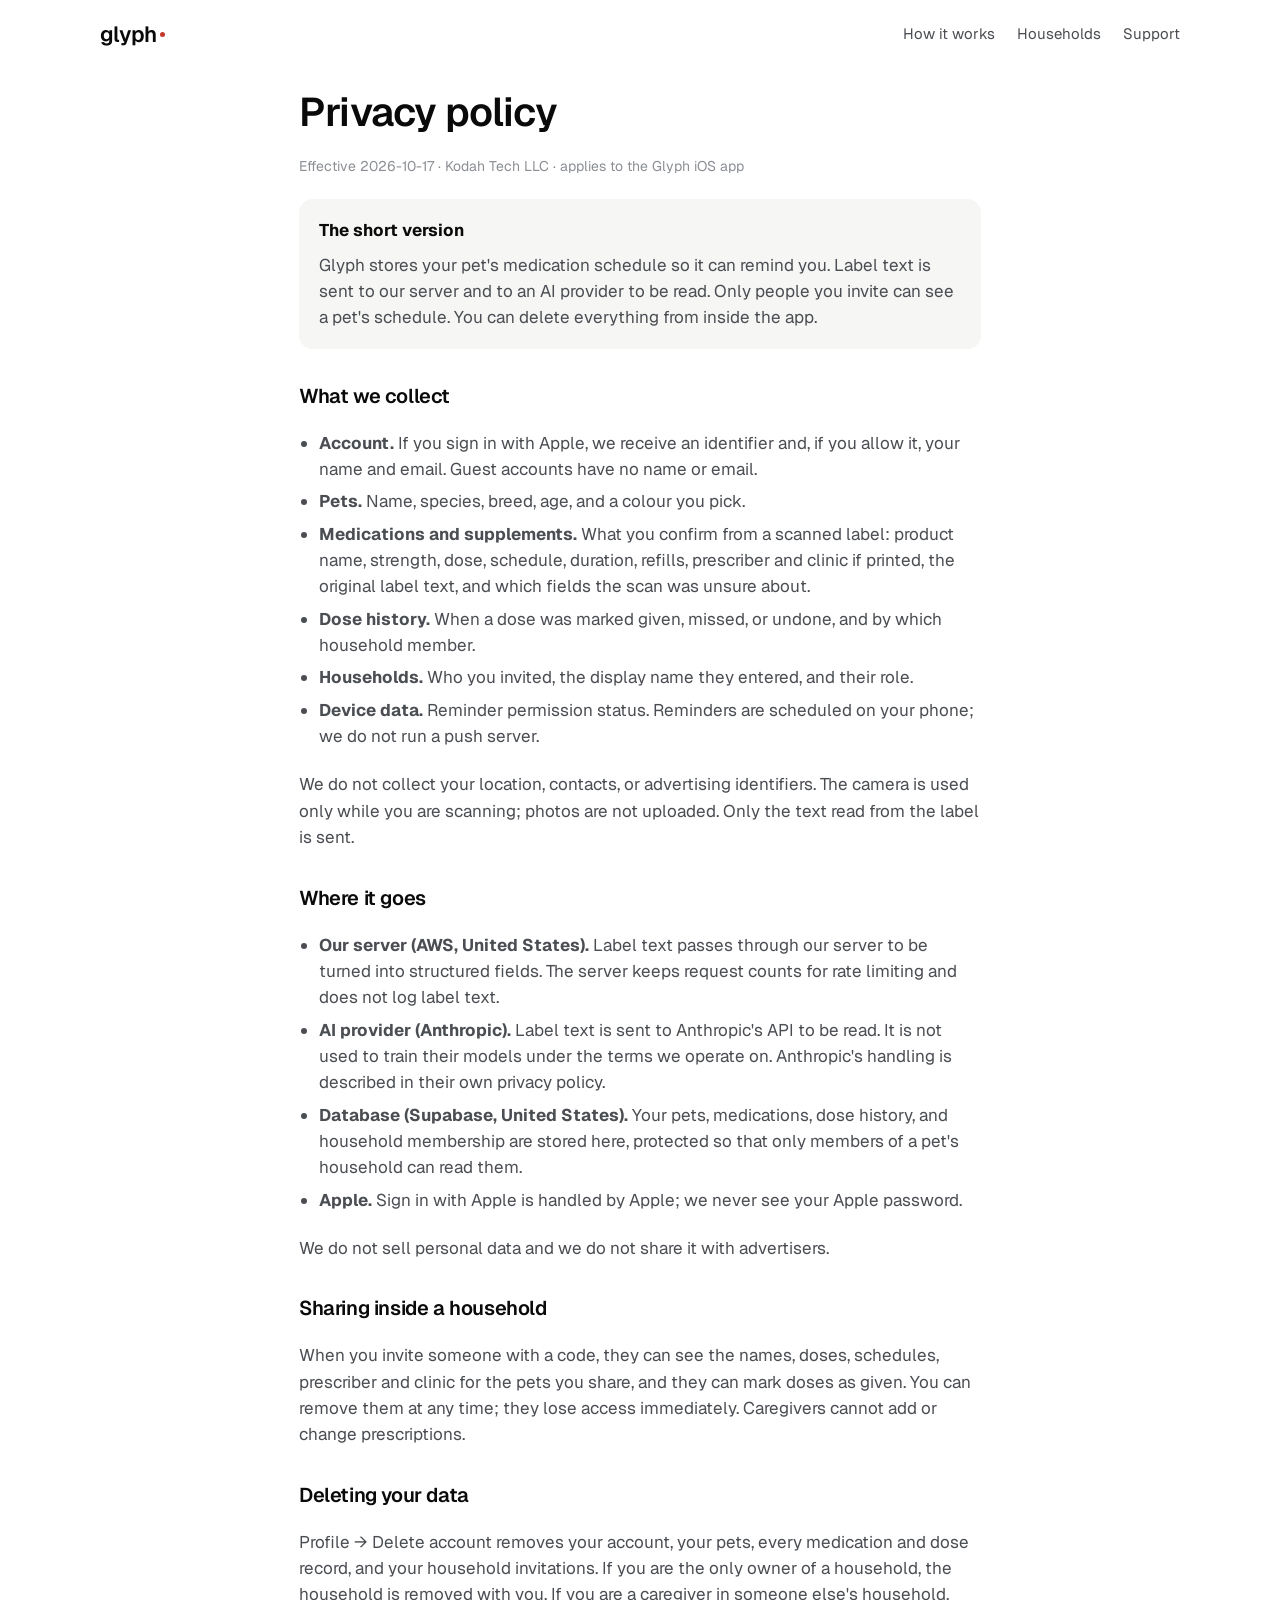
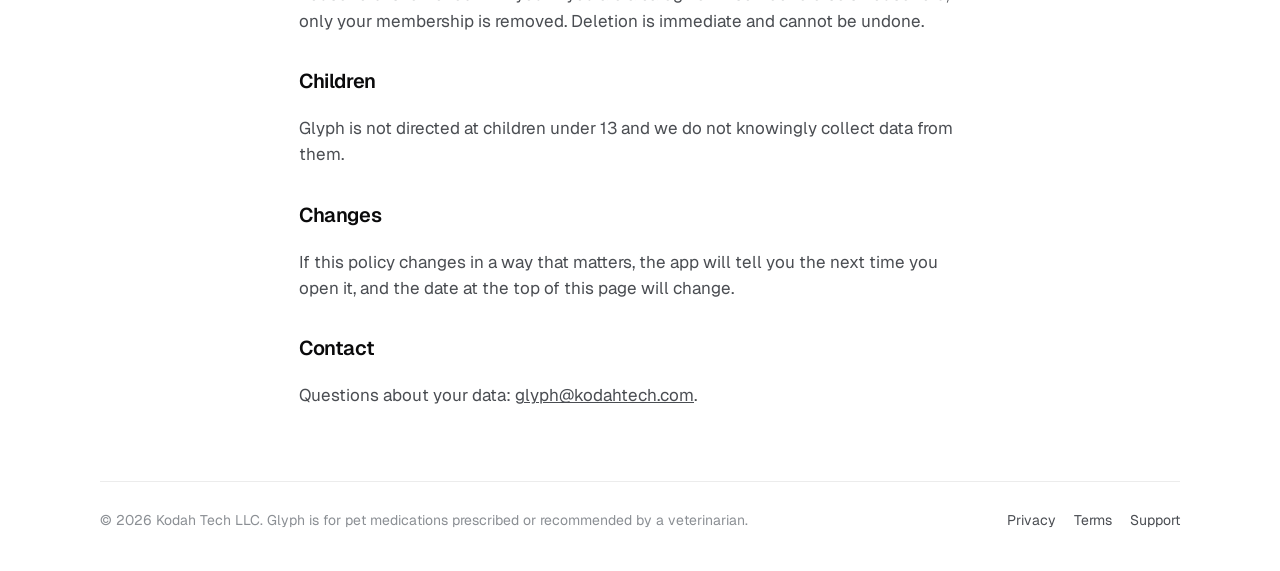
==== privacy.html @ 04cc6c01 "glyph.kodahtech.com: marketing page, privacy, terms, support Co-Authored-By: Claude Fable 5.1 <norep" ====
<!doctype html>
<html lang="en">
<head>
<title>Privacy Policy — Glyph</title>
<meta name="description" content="What Glyph collects, where it goes, and how to delete it.">
<meta charset="utf-8">
<meta name="viewport" content="width=device-width,initial-scale=1,viewport-fit=cover">
<link rel="icon" href="favicon.png">
<link rel="preconnect" href="https://fonts.googleapis.com">
<link rel="preconnect" href="https://fonts.gstatic.com" crossorigin>
<link href="https://fonts.googleapis.com/css2?family=Geist:wght@400;500;600&display=swap" rel="stylesheet">
<link rel="stylesheet" href="styles.css">
</head>
<body>
<header class="site wrap">
  <a class="wordmark" href="./">glyph</a>
  <nav><a href="./#how">How it works</a><a href="./#households">Households</a><a href="support.html">Support</a></nav>
</header>
<main class="wrap doc">
  <h1>Privacy policy</h1>
  <p class="meta-line">Effective 2026-10-17 &middot; Kodah Tech LLC &middot; applies to the Glyph iOS app</p>

  <div class="box">
    <b>The short version</b>
    <p>Glyph stores your pet's medication schedule so it can remind you. Label text is sent to our server and to an AI provider to be read. Only people you invite can see a pet's schedule. You can delete everything from inside the app.</p>
  </div>

  <h2>What we collect</h2>
  <ul>
    <li><b>Account.</b> If you sign in with Apple, we receive an identifier and, if you allow it, your name and email. Guest accounts have no name or email.</li>
    <li><b>Pets.</b> Name, species, breed, age, and a colour you pick.</li>
    <li><b>Medications and supplements.</b> What you confirm from a scanned label: product name, strength, dose, schedule, duration, refills, prescriber and clinic if printed, the original label text, and which fields the scan was unsure about.</li>
    <li><b>Dose history.</b> When a dose was marked given, missed, or undone, and by which household member.</li>
    <li><b>Households.</b> Who you invited, the display name they entered, and their role.</li>
    <li><b>Device data.</b> Reminder permission status. Reminders are scheduled on your phone; we do not run a push server.</li>
  </ul>
  <p>We do not collect your location, contacts, or advertising identifiers. The camera is used only while you are scanning; photos are not uploaded. Only the text read from the label is sent.</p>

  <h2>Where it goes</h2>
  <ul>
    <li><b>Our server (AWS, United States).</b> Label text passes through our server to be turned into structured fields. The server keeps request counts for rate limiting and does not log label text.</li>
    <li><b>AI provider (Anthropic).</b> Label text is sent to Anthropic's API to be read. It is not used to train their models under the terms we operate on. Anthropic's handling is described in their own privacy policy.</li>
    <li><b>Database (Supabase, United States).</b> Your pets, medications, dose history, and household membership are stored here, protected so that only members of a pet's household can read them.</li>
    <li><b>Apple.</b> Sign in with Apple is handled by Apple; we never see your Apple password.</li>
  </ul>
  <p>We do not sell personal data and we do not share it with advertisers.</p>

  <h2>Sharing inside a household</h2>
  <p>When you invite someone with a code, they can see the names, doses, schedules, prescriber and clinic for the pets you share, and they can mark doses as given. You can remove them at any time; they lose access immediately. Caregivers cannot add or change prescriptions.</p>

  <h2>Deleting your data</h2>
  <p>Profile &rarr; Delete account removes your account, your pets, every medication and dose record, and your household invitations. If you are the only owner of a household, the household is removed with you. If you are a caregiver in someone else's household, only your membership is removed. Deletion is immediate and cannot be undone.</p>

  <h2>Children</h2>
  <p>Glyph is not directed at children under 13 and we do not knowingly collect data from them.</p>

  <h2>Changes</h2>
  <p>If this policy changes in a way that matters, the app will tell you the next time you open it, and the date at the top of this page will change.</p>

  <h2>Contact</h2>
  <p>Questions about your data: <a href="mailto:glyph@kodahtech.com">glyph@kodahtech.com</a>.</p>
</main>
<footer class="site wrap">
  <span>&copy; 2026 Kodah Tech LLC. Glyph is for pet medications prescribed or recommended by a veterinarian.</span>
  <nav><a href="privacy.html">Privacy</a><a href="terms.html">Terms</a><a href="support.html">Support</a></nav>
</footer>
</body>
</html>
---- styles.css ----
/* glyph.kodahtech.com — tokens mirror src/theme/index.ts in the app */
:root{
  --bg:#FFFFFF; --canvas:#F6F6F5; --surface:#FFFFFF; --tint:#FFF5F1;
  --ink:#0A0A0B; --ink2:#4A4D52; --ink3:#8B8F94;
  --border:#ECECEC; --border2:#DCDCDC;
  --brand:#C2392B; --brand2:#A12A1F; --brand-pale:#FCE4DD;
  --success:#2D9460; --success-pale:#E0EFE5; --warning-pale:#F5E3BD; --warning-ink:#7A5510;
  --font:"Geist",ui-sans-serif,system-ui,-apple-system,"Segoe UI",Roboto,sans-serif;
  --measure:62ch;
}
*,*::before,*::after{box-sizing:border-box}
html{-webkit-text-size-adjust:100%}
body{margin:0;background:var(--bg);color:var(--ink);font:400 17px/1.55 var(--font);
  padding-left:max(16px,env(safe-area-inset-left,0px));padding-right:max(16px,env(safe-area-inset-right,0px))}
a{color:inherit}
h1,h2,h3{margin:0;letter-spacing:-0.02em;text-wrap:balance;font-weight:600}
h1{font-size:clamp(2.1rem,5.5vw,3.4rem);line-height:1.06}
h2{font-size:clamp(1.5rem,3vw,2rem);line-height:1.15}
h3{font-size:1.1rem}
p{margin:0}
.wrap{max-width:1080px;margin:0 auto}

/* wordmark: lowercase + coral dot, as in the app */
.wordmark{display:inline-flex;align-items:flex-end;gap:3px;font-weight:600;letter-spacing:-0.03em;text-decoration:none;font-size:22px;line-height:1}
.wordmark::after{content:"";width:.24em;height:.24em;border-radius:50%;background:var(--brand);margin-bottom:.33em}

header.site{display:flex;align-items:center;justify-content:space-between;padding-block:22px}
header.site nav{display:flex;gap:22px;font-size:15px;color:var(--ink2)}
header.site nav a{text-decoration:none}
header.site nav a:hover{color:var(--ink)}

.btn{display:inline-flex;align-items:center;gap:8px;padding:13px 20px;border-radius:14px;font-weight:600;font-size:16px;text-decoration:none;border:1px solid transparent}
.btn-primary{background:var(--brand);color:#fff}
.btn-primary:hover{background:var(--brand2)}
.btn-quiet{background:var(--surface);border-color:var(--border2);color:var(--ink2)}

/* hero */
.hero{display:grid;grid-template-columns:1.05fr .95fr;gap:48px;align-items:center;padding-block:40px 72px}
.hero .copy{max-width:34rem;display:grid;gap:22px}
.hero .lede{font-size:1.2rem;color:var(--ink2);max-width:30rem}
.hero .actions{display:flex;gap:12px;flex-wrap:wrap;align-items:center}
.hero .note{font-size:14px;color:var(--ink3)}
@media (max-width:860px){.hero{grid-template-columns:1fr;gap:36px;padding-block:24px 56px}}

/* the phone: a faithful rebuild of the Home screen */
.phone{justify-self:center;width:min(360px,100%);background:var(--canvas);border:10px solid var(--ink);border-radius:44px;padding:28px 16px 20px;box-shadow:0 30px 60px -30px rgba(10,10,11,.35);font-size:14px}
.phone .pet{display:flex;align-items:center;gap:12px;margin-bottom:18px}
.phone .avatar{width:40px;height:40px;border-radius:50%;background:#C97D45;color:#fff;display:grid;place-items:center;font-weight:600}
.phone .pet b{display:block;font-size:17px;letter-spacing:-.02em}
.phone .pet small{color:var(--ink3);font-size:12px}
.progress{background:var(--ink);color:#fff;border-radius:18px;padding:16px;margin-bottom:18px}
.progress small{display:block;opacity:.6;font-size:12px;margin-bottom:4px}
.progress b{font-size:22px;letter-spacing:-.02em;font-weight:600}
.progress b span{color:#3BA776}
.progress .track{height:6px;background:rgba(255,255,255,.15);border-radius:99px;margin-top:12px;overflow:hidden}
.progress .fill{height:100%;width:67%;background:linear-gradient(90deg,#2D9460,#3BA776);border-radius:99px}
.label{font-size:11px;font-weight:600;letter-spacing:.06em;text-transform:uppercase;color:var(--ink3);display:flex;justify-content:space-between;margin:0 4px 8px}
.dose{display:flex;align-items:center;gap:12px;background:var(--surface);border:1px solid var(--border);border-radius:14px;padding:11px 12px;margin-bottom:8px}
.dose .t{width:46px;text-align:center}.dose .t b{display:block;font-size:15px}.dose .t small{font-size:10px;color:var(--ink3)}
.dose .bar{width:1px;align-self:stretch;background:var(--border)}
.dose .n{flex:1;min-width:0}.dose .n b{display:block;font-size:15px;letter-spacing:-.01em}.dose .n small{color:var(--ink3);font-size:12px}
.dose .dot{width:8px;height:8px;border-radius:50%}
.dose .chk{width:26px;height:26px;border-radius:50%;border:2px solid var(--border2);background:var(--surface);display:grid;place-items:center}
.dose.done .n b{color:var(--ink3);text-decoration:line-through}
.dose.done .chk{background:var(--success);border-color:var(--success);color:#fff;font-size:13px;font-weight:700}
.med{background:var(--surface);border:1px solid var(--border);border-radius:16px;padding:14px;margin-top:16px}
.med .top{display:flex;justify-content:space-between;align-items:flex-start;gap:8px;margin-bottom:10px}
.med .top b{display:block;font-size:15px}.med .top small{color:var(--ink3);font-size:12px}
.pill{font-size:10px;font-weight:600;letter-spacing:.06em;text-transform:uppercase;background:var(--success-pale);color:#217548;padding:4px 8px;border-radius:6px;white-space:nowrap}
.meta{display:flex;gap:16px;border-top:1px solid var(--border);padding-top:10px}
.meta div{min-width:0}.meta div:first-child{flex:1}
.meta small{display:block;font-size:10px;letter-spacing:.06em;text-transform:uppercase;color:var(--ink3);margin-bottom:2px}
.meta b{font-weight:500;font-size:13px;white-space:nowrap;overflow:hidden;text-overflow:ellipsis;display:block}
.instr{display:flex;gap:6px;align-items:center;color:var(--ink2);font-size:12px;margin-top:10px}
.instr span{flex:1;min-width:0;white-space:nowrap;overflow:hidden;text-overflow:ellipsis}
.med .acts{display:flex;gap:8px;margin-top:12px}
.med .acts span{border:1px solid var(--border2);background:var(--canvas);border-radius:12px;padding:7px 12px;font-size:12px;font-weight:600;color:var(--ink2)}

/* sections */
section.band{padding-block:64px;border-top:1px solid var(--border)}
section.band .wrap{display:grid;gap:36px}
.intro{max-width:var(--measure);display:grid;gap:12px}
.intro p{color:var(--ink2);font-size:1.05rem}
.steps{display:grid;grid-template-columns:repeat(3,1fr);gap:28px;counter-reset:step}
.steps article{display:grid;gap:10px;padding-top:18px;border-top:2px solid var(--ink)}
.steps article::before{counter-increment:step;content:counter(step);font-weight:600;color:var(--brand);font-size:15px}
.steps p{color:var(--ink2);font-size:15.5px}
@media (max-width:760px){.steps{grid-template-columns:1fr}}
.two{display:grid;grid-template-columns:1fr 1fr;gap:40px;align-items:start}
@media (max-width:760px){.two{grid-template-columns:1fr}}
.quiet{background:var(--canvas);border-radius:20px;padding:26px;display:grid;gap:12px}
.quiet p{color:var(--ink2);font-size:15.5px}
.roles{display:grid;gap:10px;font-size:15px}
.roles div{display:grid;grid-template-columns:110px 1fr;gap:12px;padding:10px 0;border-bottom:1px solid var(--border)}
.roles div:last-child{border-bottom:0}
.roles b{font-weight:600}
.roles span{color:var(--ink2)}
.callout{border-left:3px solid var(--brand);padding:4px 0 4px 18px;max-width:var(--measure);color:var(--ink2);font-size:1.05rem}
.callout b{color:var(--ink);font-weight:600}

footer.site{border-top:1px solid var(--border);padding-block:28px 40px;display:flex;justify-content:space-between;gap:16px;flex-wrap:wrap;font-size:14px;color:var(--ink3)}
footer.site nav{display:flex;gap:18px}
footer.site a{text-decoration:none;color:var(--ink2)}

/* legal / support pages */
.doc{max-width:var(--measure);padding-block:24px 72px;display:grid;gap:22px}
.doc h1{font-size:clamp(1.8rem,4vw,2.5rem)}
.doc .meta-line{color:var(--ink3);font-size:14px}
.doc h2{font-size:1.25rem;margin-top:14px}
.doc p,.doc li{color:var(--ink2)}
.doc ul{margin:0;padding-left:1.2em;display:grid;gap:6px}
.doc .box{background:var(--canvas);border-radius:14px;padding:18px 20px;display:grid;gap:8px}
.doc code{font-family:ui-monospace,SFMono-Regular,Menlo,monospace;font-size:.92em;background:var(--canvas);padding:1px 5px;border-radius:5px}
:focus-visible{outline:2px solid var(--brand);outline-offset:3px;border-radius:4px}
@media (prefers-reduced-motion:reduce){*{transition:none!important;animation:none!important}}
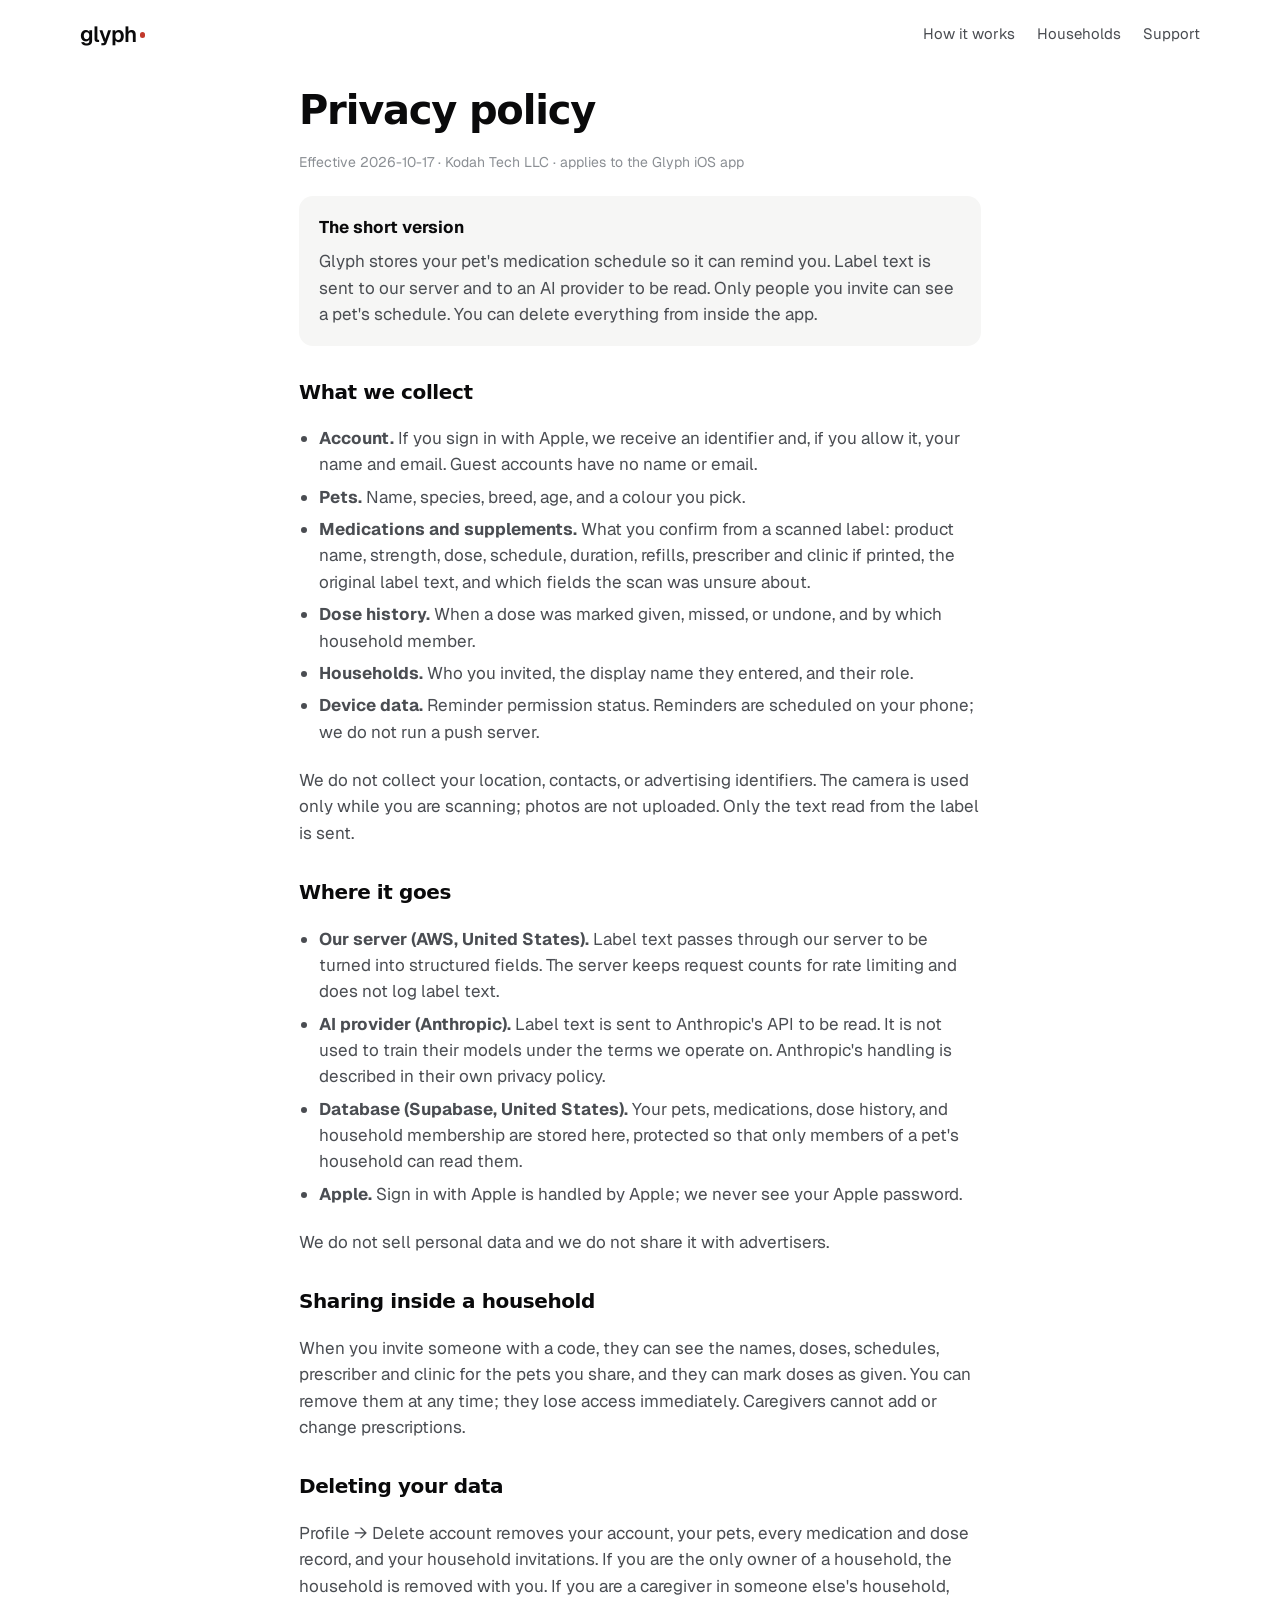
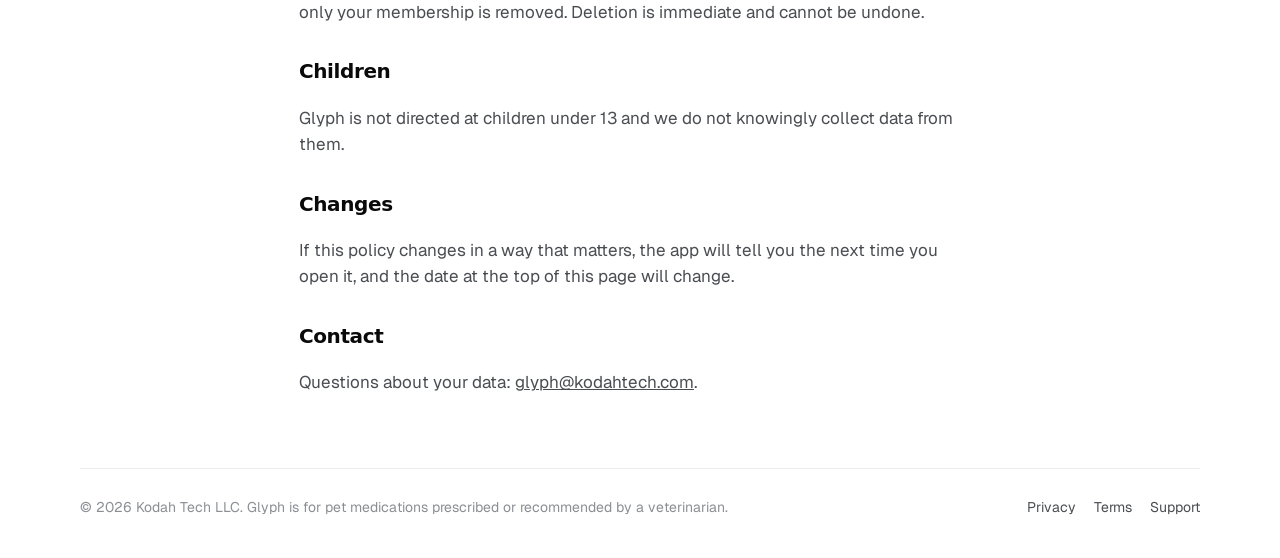
==== commit 7332d635: "brand: paw-of-dots favicon + touch icon; 'why a paw' line" ====
--- a/privacy.html
+++ b/privacy.html
@@ -5,7 +5,8 @@
 <meta name="description" content="What Glyph collects, where it goes, and how to delete it.">
 <meta charset="utf-8">
 <meta name="viewport" content="width=device-width,initial-scale=1,viewport-fit=cover">
-<link rel="icon" href="favicon.png">
+<link rel="icon" type="image/png" href="favicon.png">
+<link rel="apple-touch-icon" href="favicon.png">
 <link rel="preconnect" href="https://fonts.googleapis.com">
 <link rel="preconnect" href="https://fonts.gstatic.com" crossorigin>
 <link href="https://fonts.googleapis.com/css2?family=Geist:wght@400;500;600&display=swap" rel="stylesheet">
--- a/styles.css
+++ b/styles.css
@@ -1,80 +1,240 @@
-/* glyph.kodahtech.com — tokens mirror src/theme/index.ts in the app */
+/* glyph.kodahtech.com — tokens mirror src/theme/index.ts in the app.
+   Layout: one memorable thing (the label-to-schedule scan in the hero); everything else quiet. */
 :root{
   --bg:#FFFFFF; --canvas:#F6F6F5; --surface:#FFFFFF; --tint:#FFF5F1;
   --ink:#0A0A0B; --ink2:#4A4D52; --ink3:#8B8F94;
   --border:#ECECEC; --border2:#DCDCDC;
   --brand:#C2392B; --brand2:#A12A1F; --brand-pale:#FCE4DD;
-  --success:#2D9460; --success-pale:#E0EFE5; --warning-pale:#F5E3BD; --warning-ink:#7A5510;
+  --success:#2D9460; --success-pale:#E0EFE5; --warning:#C28A2A; --warning-pale:#F5E3BD; --warning-ink:#7A5510;
+  --display:"Bricolage Grotesque",ui-sans-serif,system-ui,sans-serif;
   --font:"Geist",ui-sans-serif,system-ui,-apple-system,"Segoe UI",Roboto,sans-serif;
+  --mono:"Geist Mono",ui-monospace,SFMono-Regular,Menlo,monospace;
   --measure:62ch;
 }
 *,*::before,*::after{box-sizing:border-box}
-html{-webkit-text-size-adjust:100%}
+html{-webkit-text-size-adjust:100%;scroll-behavior:smooth}
 body{margin:0;background:var(--bg);color:var(--ink);font:400 17px/1.55 var(--font);
   padding-left:max(16px,env(safe-area-inset-left,0px));padding-right:max(16px,env(safe-area-inset-right,0px))}
 a{color:inherit}
-h1,h2,h3{margin:0;letter-spacing:-0.02em;text-wrap:balance;font-weight:600}
-h1{font-size:clamp(2.1rem,5.5vw,3.4rem);line-height:1.06}
-h2{font-size:clamp(1.5rem,3vw,2rem);line-height:1.15}
-h3{font-size:1.1rem}
+h1,h2,h3{margin:0;text-wrap:balance;font-family:var(--display);font-weight:700;letter-spacing:-0.02em}
+h1{font-size:clamp(2.4rem,6.2vw,4.4rem);line-height:.98;font-weight:800;letter-spacing:-0.03em}
+h1 em{font-style:normal;color:var(--brand)}
+h2{font-size:clamp(1.7rem,3.6vw,2.6rem);line-height:1.08}
+h3{font-size:1.15rem;font-family:var(--font);font-weight:600}
 p{margin:0}
-.wrap{max-width:1080px;margin:0 auto}
-
-/* wordmark: lowercase + coral dot, as in the app */
+.wrap{max-width:1120px;margin:0 auto}
+
 .wordmark{display:inline-flex;align-items:flex-end;gap:3px;font-weight:600;letter-spacing:-0.03em;text-decoration:none;font-size:22px;line-height:1}
-.wordmark::after{content:"";width:.24em;height:.24em;border-radius:50%;background:var(--brand);margin-bottom:.33em}
-
+.wordmark::after{content:"";width:.26em;height:.26em;border-radius:50%;background:var(--brand);margin-bottom:.3em}
 header.site{display:flex;align-items:center;justify-content:space-between;padding-block:22px}
 header.site nav{display:flex;gap:22px;font-size:15px;color:var(--ink2)}
 header.site nav a{text-decoration:none}
 header.site nav a:hover{color:var(--ink)}
 
-.btn{display:inline-flex;align-items:center;gap:8px;padding:13px 20px;border-radius:14px;font-weight:600;font-size:16px;text-decoration:none;border:1px solid transparent}
-.btn-primary{background:var(--brand);color:#fff}
+.btn{display:inline-flex;align-items:center;gap:8px;padding:15px 24px;border-radius:14px;font-weight:600;font-size:16.5px;text-decoration:none;border:1px solid transparent}
+.btn-primary{background:var(--brand);color:#fff;box-shadow:0 10px 24px -12px rgba(194,57,43,.6)}
 .btn-primary:hover{background:var(--brand2)}
-.btn-quiet{background:var(--surface);border-color:var(--border2);color:var(--ink2)}
-
-/* hero */
-.hero{display:grid;grid-template-columns:1.05fr .95fr;gap:48px;align-items:center;padding-block:40px 72px}
-.hero .copy{max-width:34rem;display:grid;gap:22px}
-.hero .lede{font-size:1.2rem;color:var(--ink2);max-width:30rem}
-.hero .actions{display:flex;gap:12px;flex-wrap:wrap;align-items:center}
-.hero .note{font-size:14px;color:var(--ink3)}
-@media (max-width:860px){.hero{grid-template-columns:1fr;gap:36px;padding-block:24px 56px}}
-
-/* the phone: a faithful rebuild of the Home screen */
-.phone{justify-self:center;width:min(360px,100%);background:var(--canvas);border:10px solid var(--ink);border-radius:44px;padding:28px 16px 20px;box-shadow:0 30px 60px -30px rgba(10,10,11,.35);font-size:14px}
-.phone .pet{display:flex;align-items:center;gap:12px;margin-bottom:18px}
-.phone .avatar{width:40px;height:40px;border-radius:50%;background:#C97D45;color:#fff;display:grid;place-items:center;font-weight:600}
-.phone .pet b{display:block;font-size:17px;letter-spacing:-.02em}
-.phone .pet small{color:var(--ink3);font-size:12px}
-.progress{background:var(--ink);color:#fff;border-radius:18px;padding:16px;margin-bottom:18px}
-.progress small{display:block;opacity:.6;font-size:12px;margin-bottom:4px}
-.progress b{font-size:22px;letter-spacing:-.02em;font-weight:600}
-.progress b span{color:#3BA776}
-.progress .track{height:6px;background:rgba(255,255,255,.15);border-radius:99px;margin-top:12px;overflow:hidden}
-.progress .fill{height:100%;width:67%;background:linear-gradient(90deg,#2D9460,#3BA776);border-radius:99px}
-.label{font-size:11px;font-weight:600;letter-spacing:.06em;text-transform:uppercase;color:var(--ink3);display:flex;justify-content:space-between;margin:0 4px 8px}
+.actions{display:flex;gap:14px;flex-wrap:wrap;align-items:center}
+.note{font-size:14px;color:var(--ink3)}
+
+/* ---------- hero ---------- */
+.hero{padding-block:36px 80px}
+.hero-grid{display:grid;grid-template-columns:1.05fr 1fr;gap:56px;align-items:center}
+.hero-copy{display:grid;gap:24px;max-width:36rem}
+.lede{font-size:1.2rem;color:var(--ink2);max-width:33rem}
+.lede .mono{font-family:var(--mono);font-size:.9em;background:var(--canvas);padding:2px 6px;border-radius:6px;white-space:nowrap;color:var(--ink)}
+@media (max-width:900px){.hero-grid{grid-template-columns:1fr;gap:44px}.hero{padding-block:20px 60px}}
+
+.scene{position:relative;display:grid;gap:18px;justify-items:center}
+/* the pharmacy label */
+.rx{position:relative;width:min(380px,100%);background:#FFFDF7;color:#1a1a1a;border:1px solid #D9D4C7;border-radius:4px;padding:14px 16px 12px;font-family:var(--mono);font-size:11.5px;line-height:1.35;
+  box-shadow:0 1px 0 #fff inset,0 18px 40px -24px rgba(10,10,11,.45);transform:rotate(-2.2deg);overflow:hidden}
+.rx-head{display:flex;justify-content:space-between;gap:8px;font-weight:500;border-bottom:1px solid #D9D4C7;padding-bottom:6px;margin-bottom:6px}
+.rx-pt{color:#555;font-size:10.5px;margin-bottom:8px}
+.rx-drug{font-size:15px;font-weight:500;letter-spacing:.01em}
+.rx-drug small{font-size:10.5px;color:#555;margin-left:6px}
+.rx-sig{font-size:12.5px;font-weight:500;margin:8px 0 10px;line-height:1.4}
+.rx-foot{display:flex;gap:14px;color:#555;font-size:10.5px}
+.rx-warn{margin-top:10px;font-size:8.5px;color:#777;letter-spacing:.02em;line-height:1.3}
+.scanline{display:none;position:absolute;left:0;right:0;top:-8%;height:14%;background:linear-gradient(180deg,rgba(194,57,43,0),rgba(194,57,43,.22) 45%,rgba(194,57,43,.9) 50%,rgba(194,57,43,.22) 55%,rgba(194,57,43,0));
+  pointer-events:none}
+.scene.play .scanline{animation:scan 2.2s cubic-bezier(.5,0,.3,1) .4s both}
+.scene.play .scanline{display:block}
+@keyframes scan{0%{top:-14%;opacity:0}8%{opacity:1}92%{opacity:1}100%{top:104%;opacity:0}}
+/* fields lift out of the label */
+.tag{position:absolute;font-family:var(--font);font-weight:600;font-size:12.5px;background:var(--ink);color:#fff;padding:5px 9px;border-radius:8px;white-space:nowrap;opacity:0;transform:translateY(6px) scale(.96);
+  box-shadow:0 8px 18px -10px rgba(10,10,11,.6)}
+.scene.play .tag{animation-name:lift;animation-duration:.5s;animation-timing-function:cubic-bezier(.2,.9,.3,1.2);animation-fill-mode:both}
+.tag.t1{left:14px;top:66px;animation-delay:1.0s}
+.tag.t2{right:18px;top:60px;animation-delay:1.25s;background:var(--brand)}
+.tag.t3{left:24px;top:112px;animation-delay:1.5s}
+.tag.t4{right:26px;top:118px;animation-delay:1.7s}
+.tag.t5{left:120px;top:150px;animation-delay:1.9s;background:var(--success)}
+@keyframes lift{to{opacity:1;transform:none}}
+/* the resulting schedule card */
+.result{width:min(360px,100%);background:var(--surface);border:1px solid var(--border);border-radius:18px;padding:12px;box-shadow:0 30px 60px -36px rgba(10,10,11,.5);
+  opacity:0;transform:translateY(14px);font-size:14px;margin-top:-6px}
+.scene.play .result{animation:lift .6s ease-out 2.4s both}
+.result-head{display:flex;justify-content:space-between;font-size:11px;font-weight:600;letter-spacing:.06em;text-transform:uppercase;color:var(--ink3);margin:2px 4px 8px}
+.result-foot{font-size:12.5px;color:var(--ink3);margin:6px 4px 0}
 .dose{display:flex;align-items:center;gap:12px;background:var(--surface);border:1px solid var(--border);border-radius:14px;padding:11px 12px;margin-bottom:8px}
 .dose .t{width:46px;text-align:center}.dose .t b{display:block;font-size:15px}.dose .t small{font-size:10px;color:var(--ink3)}
 .dose .bar{width:1px;align-self:stretch;background:var(--border)}
-.dose .n{flex:1;min-width:0}.dose .n b{display:block;font-size:15px;letter-spacing:-.01em}.dose .n small{color:var(--ink3);font-size:12px}
-.dose .dot{width:8px;height:8px;border-radius:50%}
-.dose .chk{width:26px;height:26px;border-radius:50%;border:2px solid var(--border2);background:var(--surface);display:grid;place-items:center}
-.dose.done .n b{color:var(--ink3);text-decoration:line-through}
-.dose.done .chk{background:var(--success);border-color:var(--success);color:#fff;font-size:13px;font-weight:700}
-.med{background:var(--surface);border:1px solid var(--border);border-radius:16px;padding:14px;margin-top:16px}
-.med .top{display:flex;justify-content:space-between;align-items:flex-start;gap:8px;margin-bottom:10px}
-.med .top b{display:block;font-size:15px}.med .top small{color:var(--ink3);font-size:12px}
-.pill{font-size:10px;font-weight:600;letter-spacing:.06em;text-transform:uppercase;background:var(--success-pale);color:#217548;padding:4px 8px;border-radius:6px;white-space:nowrap}
-.meta{display:flex;gap:16px;border-top:1px solid var(--border);padding-top:10px}
-.meta div{min-width:0}.meta div:first-child{flex:1}
-.meta small{display:block;font-size:10px;letter-spacing:.06em;text-transform:uppercase;color:var(--ink3);margin-bottom:2px}
-.meta b{font-weight:500;font-size:13px;white-space:nowrap;overflow:hidden;text-overflow:ellipsis;display:block}
-.instr{display:flex;gap:6px;align-items:center;color:var(--ink2);font-size:12px;margin-top:10px}
-.instr span{flex:1;min-width:0;white-space:nowrap;overflow:hidden;text-overflow:ellipsis}
-.med .acts{display:flex;gap:8px;margin-top:12px}
-.med .acts span{border:1px solid var(--border2);background:var(--canvas);border-radius:12px;padding:7px 12px;font-size:12px;font-weight:600;color:var(--ink2)}
+.dose .n{flex:1;min-width:0}.dose .n b{display:block;font-size:15px}.dose .n small{color:var(--ink3);font-size:12px}
+.dose .chk{width:26px;height:26px;border-radius:50%;background:var(--success);color:#fff;display:grid;place-items:center;font-size:13px;font-weight:700}
+.dose .chk.soft{background:var(--surface);border:2px solid var(--border2)}
+@media (prefers-reduced-motion:reduce){.scene:not(.motion) .scanline{display:none}.scene:not(.motion) .tag,.scene:not(.motion) .result{animation:none;opacity:1;transform:none}}
+
+/* ---------- scanning lab ---------- */
+.scan-grid{display:grid;grid-template-columns:1fr 1fr;gap:56px;align-items:center}
+@media (max-width:900px){.scan-grid{grid-template-columns:1fr;gap:40px}}
+.facts{margin:8px 0 0;padding:0;list-style:none;display:grid;gap:12px}
+.facts li{padding-left:18px;position:relative;color:var(--ink2);font-size:15.5px}
+.facts li::before{content:"";position:absolute;left:0;top:.62em;width:7px;height:7px;border-radius:50%;background:var(--brand)}
+.facts b{color:var(--ink);font-weight:600}
+
+.lab{position:relative;height:480px;width:min(440px,100%);justify-self:center;overflow:hidden;border-radius:24px;background:var(--canvas)}
+.bottle{position:absolute;left:50%;top:40px;transform:translateX(-50%);width:150px}
+.bottle .cap{height:34px;margin:0 22px;border-radius:8px 8px 3px 3px;background:linear-gradient(90deg,#8C8F94,#E6E7E9 30%,#B4B7BC 60%,#6E7177)}
+.bottle .body{height:230px;border-radius:14px 14px 20px 20px;background:linear-gradient(90deg,#B86A2A,#E29A50 28%,#F2B86B 42%,#D98A3C 70%,#8C4A1A);box-shadow:0 20px 40px -24px rgba(10,10,11,.6);position:relative;overflow:hidden}
+.turn{position:absolute;right:-26px;top:120px;font-size:18px;color:var(--ink3);opacity:0}
+.play .turn{animation:fadeio 3s ease .3s both}
+@keyframes fadeio{0%,100%{opacity:0}20%,80%{opacity:1}}
+/* label face: a window onto a strip twice as wide, which slides as the bottle turns */
+.lbl{position:absolute;left:0;right:0;top:36px;height:138px;background:#FFFDF7;overflow:hidden}
+.strip{position:absolute;top:0;bottom:0;left:0;width:260px;transform:translateX(0)}
+.play .strip{animation:turn 3s cubic-bezier(.45,0,.3,1) .3s both}
+@keyframes turn{0%{transform:translateX(40px)}100%{transform:translateX(-150px)}}
+.lbl-inner{position:absolute;inset:0;display:grid;align-content:center;gap:5px;padding:0 10px;font-family:var(--mono);font-size:9px;line-height:1.2;color:#222;white-space:nowrap}
+.lbl-inner b{font-size:8px;letter-spacing:.02em}.lbl-inner strong{font-size:12px;font-weight:600}.lbl-inner span{color:#444}
+/* curvature: compress + darken toward both edges so the face reads as a cylinder */
+.lbl::after{content:"";position:absolute;inset:0;background:linear-gradient(90deg,rgba(0,0,0,.45),rgba(0,0,0,.05) 20%,rgba(255,255,255,.22) 45%,rgba(0,0,0,.05) 70%,rgba(0,0,0,.5));pointer-events:none}
+.gloss{position:absolute;top:0;bottom:0;width:38px;left:-40px;background:linear-gradient(90deg,rgba(255,255,255,0),rgba(255,255,255,.55),rgba(255,255,255,0));transform:skewX(-12deg);animation:gloss 3.2s ease-in-out infinite 1s}
+@keyframes gloss{0%,100%{left:-40px}50%{left:140px}}
+/* the phone arcs across the front of the bottle, lens toward it */
+.cam{position:absolute;top:120px;left:-70px;width:56px;height:108px;border-radius:14px;background:var(--ink);border:3px solid #2a2a2c;box-shadow:0 18px 30px -16px rgba(10,10,11,.8);opacity:0;transform-origin:50% 50%}
+.cam .lens{position:absolute;top:10px;left:50%;transform:translateX(-50%);width:16px;height:16px;border-radius:50%;background:radial-gradient(circle at 35% 35%,#6a6a6e,#111 60%);box-shadow:0 0 0 3px #222}
+.play .cam{animation:arc 3s cubic-bezier(.45,0,.3,1) .3s both}
+@keyframes arc{0%{left:-70px;top:150px;transform:rotate(-14deg);opacity:0}6%{opacity:1}50%{top:96px;transform:rotate(0)}94%{opacity:1}100%{left:calc(100% + 20px);top:150px;transform:rotate(14deg);opacity:0}}
+/* shutter: three flashes timed to the arc */
+.flash{position:absolute;inset:0;background:#fff;opacity:0;pointer-events:none}
+.play .flash{animation:shutter 3s linear .3s both}
+@keyframes shutter{0%,22%{opacity:0}24%{opacity:.75}27%{opacity:0}48%{opacity:0}50%{opacity:.75}53%{opacity:0}74%{opacity:0}76%{opacity:.75}79%{opacity:0}100%{opacity:0}}
+/* each frame pops from where the phone was, holding the slice it saw, then they merge */
+.frames{position:absolute;left:0;right:0;top:314px;height:70px}
+.frame{position:absolute;left:50%;top:0;width:128px;padding:7px 9px;border-radius:8px;background:#FFFDF7;border:1px solid #D9D4C7;font-family:var(--mono);font-size:8.5px;line-height:1.45;color:#333;display:grid;opacity:0;transform:translate(-50%,-120px) scale(.6);box-shadow:0 10px 20px -14px rgba(10,10,11,.5)}
+.frame em{font-style:normal;font-family:var(--font);font-size:9px;color:var(--brand);font-weight:600;margin-bottom:2px}
+.frame i{font-style:normal;white-space:nowrap;overflow:hidden;text-overflow:ellipsis}
+.play .f1{animation:drop .5s cubic-bezier(.2,.9,.3,1.1) 1.05s both, merge .5s ease-in 3.6s both;--x:-118px;--r:-4deg;--fx:-140px}
+.play .f2{animation:drop .5s cubic-bezier(.2,.9,.3,1.1) 1.8s both, merge .5s ease-in 3.65s both;--x:0px;--r:2deg;--fx:0px}
+.play .f3{animation:drop .5s cubic-bezier(.2,.9,.3,1.1) 2.6s both, merge .5s ease-in 3.7s both;--x:118px;--r:-2deg;--fx:140px}
+@keyframes drop{0%{opacity:0;transform:translate(calc(-50% + var(--fx)),-150px) scale(.5)}100%{opacity:1;transform:translate(calc(-50% + var(--x)),0) rotate(var(--r)) scale(1)}}
+@keyframes merge{to{opacity:0;transform:translate(-50%,40px) scale(.9)}}
+/* the reconciled read */
+.read{position:absolute;left:50%;bottom:18px;transform:translateX(-50%) translateY(16px);width:min(300px,92%);background:var(--surface);border:1px solid var(--border);border-radius:14px;padding:10px 12px;box-shadow:0 24px 40px -28px rgba(10,10,11,.5);opacity:0;font-size:13px}
+.play .read{animation:lift .5s ease-out 4.1s both}
+.read-cap{display:block;font-size:10.5px;font-weight:600;letter-spacing:.06em;text-transform:uppercase;color:var(--ink3);margin-bottom:4px}
+.read .row{display:flex;justify-content:space-between;gap:10px;padding:5px 0;border-top:1px solid var(--border)}
+.read .row span{font-weight:500}
+.read .row em{font-style:normal;font-size:11.5px;color:var(--ink3)}
+.read .row em.ok{color:var(--success)}
+.read .row.amber{background:var(--warning-pale);margin:0 -12px -10px;padding:7px 12px 9px;border-radius:0 0 13px 13px}
+.read .row.amber em{color:var(--warning-ink);font-weight:600}
+@media (prefers-reduced-motion:reduce){.lab:not(.motion) .gloss,.lab:not(.motion) .strip,.lab:not(.motion) .turn,.lab:not(.motion) .flash{animation:none}.lab:not(.motion) .cam{animation:none;opacity:0}.lab:not(.motion) .frame{animation:none;opacity:0}.lab:not(.motion) .read{animation:none;opacity:1;transform:translateX(-50%)}}
+
+/* replay control (both demos) */
+.replay{appearance:none;border:1px solid var(--border2);background:var(--surface);color:var(--ink2);font:600 13px var(--font);padding:8px 12px;border-radius:999px;cursor:pointer}
+.replay:hover{color:var(--ink);border-color:var(--ink3)}
+.scene .replay{justify-self:center;margin-top:4px}
+.lab .replay{position:absolute;top:12px;right:12px;z-index:2}
+
+/* ---------- coral claims band ---------- */
+.band-brand{background:var(--brand);color:#fff;padding-block:56px}
+.claims{display:grid;grid-template-columns:repeat(3,1fr);gap:36px}
+.claims b{display:block;font-family:var(--display);font-weight:800;font-size:clamp(1.6rem,2.8vw,2.2rem);line-height:1.05;letter-spacing:-0.02em;margin-bottom:10px}
+.claims p{color:rgba(255,255,255,.82);font-size:16px;max-width:28ch}
+@media (max-width:760px){.claims{grid-template-columns:1fr;gap:28px}}
+
+/* ---------- ai ---------- */
+.ai-grid{display:grid;gap:32px}
+.ai-cols{display:grid;grid-template-columns:1fr 1fr;gap:28px}
+.ai-cols h3{margin-bottom:10px}
+.ai-cols ul{margin:0;padding:0;list-style:none;display:grid;gap:8px}
+.ai-cols li{padding-left:22px;position:relative;color:var(--ink2);font-size:15px}
+.ai-cols div:first-child li::before{content:"✓";position:absolute;left:0;color:var(--success);font-weight:700}
+.ai-cols div:last-child li::before{content:"✕";position:absolute;left:0;color:var(--brand);font-weight:700}
+.fine a{color:var(--ink2)}
+@media (max-width:760px){.ai-cols{grid-template-columns:1fr}}
+
+/* ---------- compare ---------- */
+.compare{display:grid;grid-template-columns:1fr auto 1.1fr;gap:28px;align-items:center}
+.cap{display:block;font-size:12px;font-weight:600;letter-spacing:.06em;text-transform:uppercase;color:var(--ink3);margin-bottom:10px}
+.raw pre{margin:0;font-family:var(--mono);font-size:13px;line-height:1.5;background:#FFFDF7;border:1px solid #D9D4C7;border-radius:6px;padding:16px;color:#333;white-space:pre-wrap;transform:rotate(-1deg)}
+.arrow{font-size:40px;color:var(--brand);font-family:var(--display);font-weight:800}
+.parsed dl{margin:0;background:var(--surface);border:1px solid var(--border);border-radius:16px;padding:6px 16px;box-shadow:0 20px 40px -30px rgba(10,10,11,.4)}
+.parsed dl div{display:grid;grid-template-columns:110px 1fr;gap:12px;padding:11px 0;border-bottom:1px solid var(--border);align-items:baseline}
+.parsed dl div:last-child{border-bottom:0}
+.parsed dt{color:var(--ink3);font-size:13.5px}
+.parsed dd{margin:0;font-weight:600;font-size:15.5px}
+.parsed dd small{display:block;font-weight:400;color:var(--ink3);font-size:13px}
+.parsed .flag{background:var(--warning-pale);margin:0 -16px;padding-left:16px;padding-right:16px}
+.parsed .flag dt{color:var(--warning-ink)}
+.parsed .flag dd small{color:var(--warning-ink)}
+.fine{color:var(--ink3);font-size:15px;max-width:var(--measure)}
+@media (max-width:820px){.compare{grid-template-columns:1fr}.arrow{transform:rotate(90deg);justify-self:center}}
+
+/* ---------- households ---------- */
+.hh{display:grid;gap:44px}
+.hh-steps{list-style:none;margin:0;padding:0;display:grid;grid-template-columns:repeat(3,1fr);gap:24px}
+.hh-steps li{display:grid;grid-template-rows:auto auto 1fr;gap:12px;background:var(--surface);border:1px solid var(--border);border-radius:20px;padding:22px}
+.hh-steps .n{width:30px;height:30px;border-radius:50%;background:var(--brand);color:#fff;display:grid;place-items:center;font-weight:700;font-family:var(--display)}
+.hh-steps h3{margin-bottom:6px}
+.hh-steps p{color:var(--ink2);font-size:15px}
+.mini{align-self:end;background:var(--ink);color:#fff;border-radius:14px;padding:14px 16px;display:grid;gap:4px}
+.mini-cap{font-size:10.5px;letter-spacing:.08em;text-transform:uppercase;color:rgba(255,255,255,.6);font-weight:600}
+.mini-code{font-family:var(--mono);font-size:1.7rem;letter-spacing:.12em}
+.mini-sub{font-size:12px;color:rgba(255,255,255,.7)}
+.mini.form{background:var(--canvas);color:var(--ink);border:1px solid var(--border2)}
+.mini.form .mini-cap{color:var(--ink3)}
+.mini .field{background:var(--surface);border:1px solid var(--border2);border-radius:8px;padding:7px 10px;font-size:13px;font-family:var(--mono)}
+.mini .field+.field{font-family:var(--font)}
+.mini-btn{margin-top:4px;background:var(--brand);color:#fff;border-radius:9px;padding:8px;text-align:center;font-weight:600;font-size:13px}
+.mini.ok{background:var(--success-pale);color:var(--ink)}
+.mini.ok .mini-cap{color:#217548}
+.mini-row{display:flex;justify-content:space-between;gap:8px;font-size:13.5px;font-weight:500}
+.mini-row em{font-style:normal;color:#217548;font-weight:600}
+@media (max-width:860px){.hh-steps{grid-template-columns:1fr}}
+
+.phones{display:grid;grid-template-columns:1fr 1fr;gap:28px}
+.phones figure{margin:0;display:grid;gap:10px}
+.phones figcaption{font-size:13px;font-weight:600;color:var(--ink2);text-align:center}
+.ph{background:var(--surface);border:8px solid var(--ink);border-radius:34px;padding:18px 12px 14px;position:relative;font-size:14px}
+.ph-top{margin:0 4px 12px}.ph-top b{display:block;font-size:17px;letter-spacing:-.02em}.ph-top small{color:var(--ink3);font-size:12px}
+.ph .dose{background:var(--canvas)}
+.ph .dose.now{outline:2px solid var(--success);outline-offset:-2px}
+.ph-fab{position:absolute;left:50%;bottom:-16px;transform:translateX(-50%);background:var(--brand);color:#fff;border-radius:999px;padding:9px 18px;font-weight:600;font-size:13px;box-shadow:0 10px 20px -10px rgba(194,57,43,.7)}
+.ph-note{text-align:center;font-size:12px;color:var(--ink3);margin-top:6px}
+@media (max-width:760px){.phones{grid-template-columns:1fr}}
+
+.can{display:grid;grid-template-columns:1fr 1fr;gap:28px}
+.can h3{margin-bottom:10px}
+.can ul{margin:0;padding:0;list-style:none;display:grid;gap:8px}
+.can li{padding-left:22px;position:relative;color:var(--ink2);font-size:15px}
+.can li small{color:var(--ink3)}
+.can div:first-child li::before{content:"✓";position:absolute;left:0;color:var(--success);font-weight:700}
+.can div:last-child li::before{content:"✕";position:absolute;left:0;color:var(--brand);font-weight:700}
+@media (max-width:760px){.can{grid-template-columns:1fr}}
+
+/* ---------- invite ticket ---------- */
+.ticket{justify-self:center;align-self:center;background:var(--ink);color:#fff;border-radius:22px;padding:28px 32px;display:grid;gap:10px;text-align:center;width:min(340px,100%);box-shadow:0 30px 60px -30px rgba(10,10,11,.6)}
+.ticket-cap{font-size:12px;letter-spacing:.08em;text-transform:uppercase;color:rgba(255,255,255,.6);font-weight:600}
+.code{font-family:var(--mono);font-size:clamp(2.2rem,6vw,3rem);letter-spacing:.12em;font-weight:500}
+.ticket-sub{font-size:13.5px;color:rgba(255,255,255,.7)}
+
+/* ---------- cta ---------- */
+.cta .wrap{display:grid;gap:24px;justify-items:start}
+.cta h2{max-width:22ch}
+.canvas{background:var(--canvas)}
 
 /* sections */
 section.band{padding-block:64px;border-top:1px solid var(--border)}
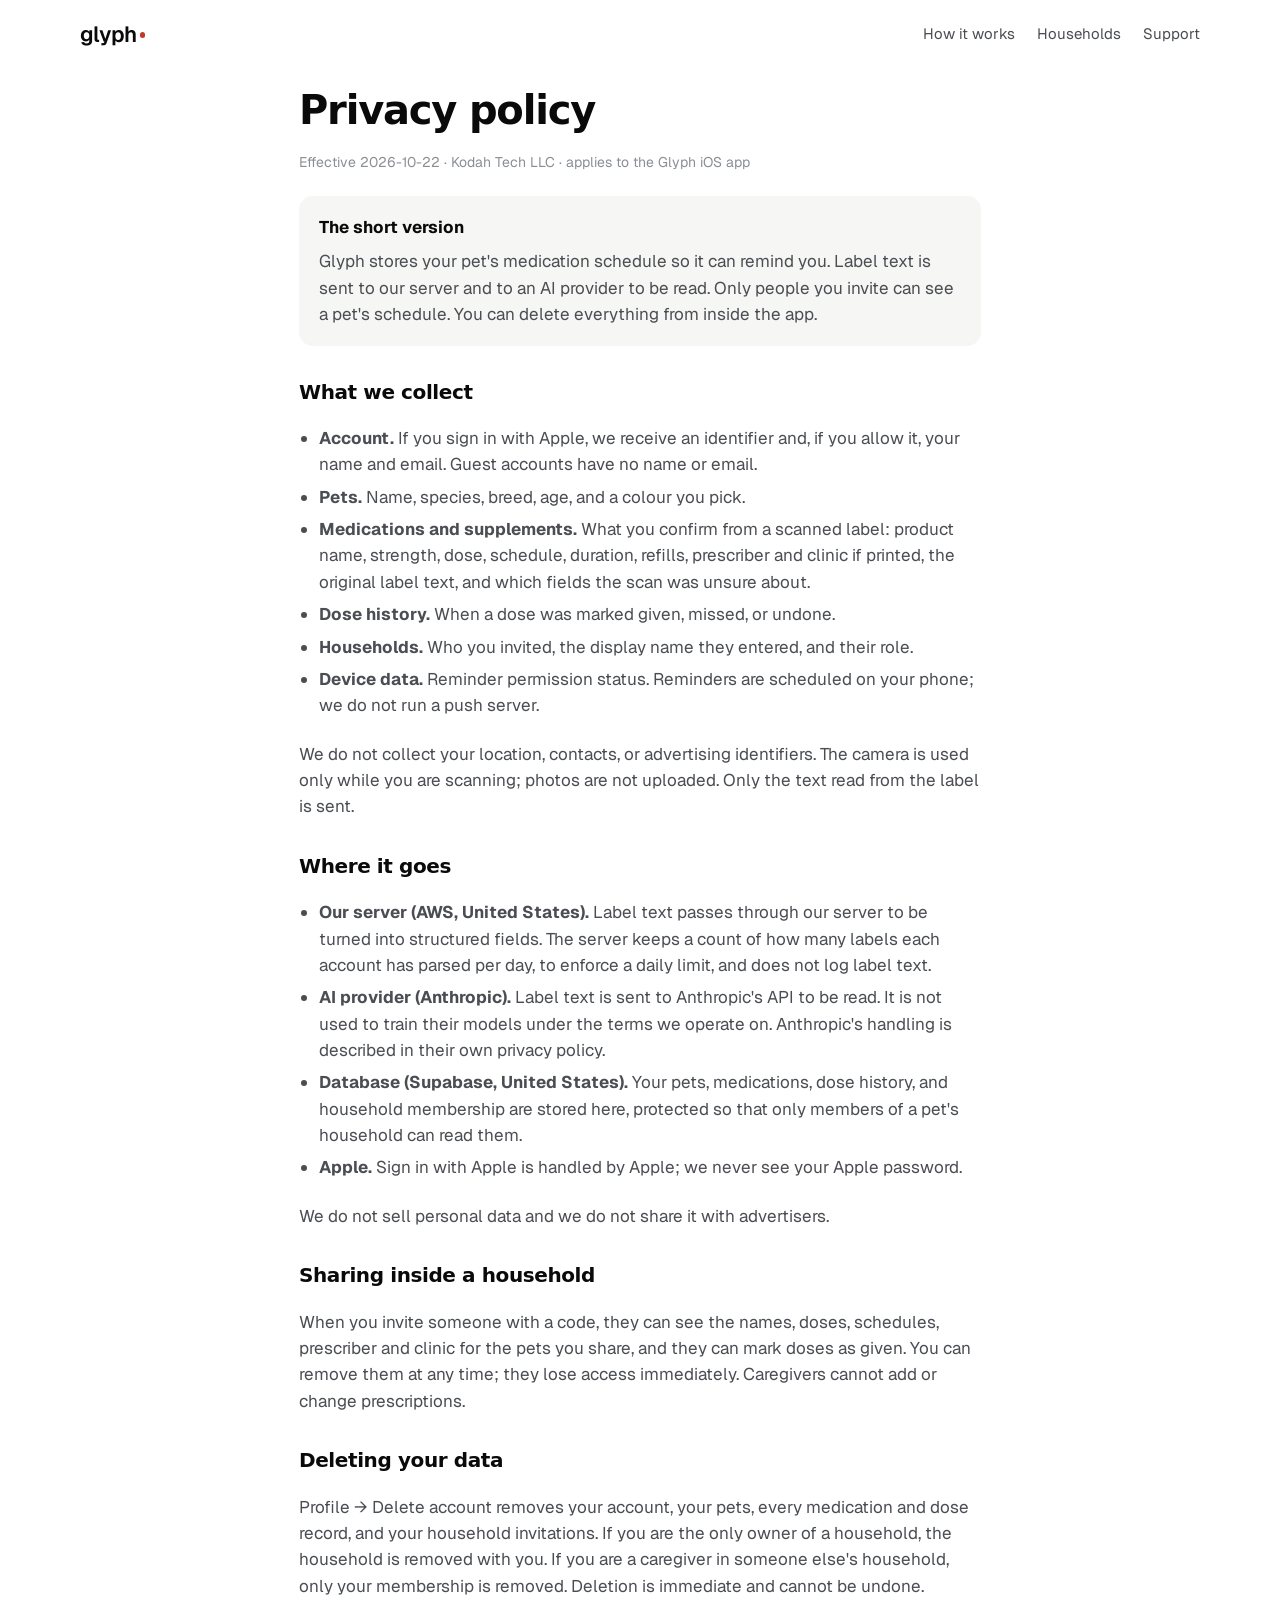
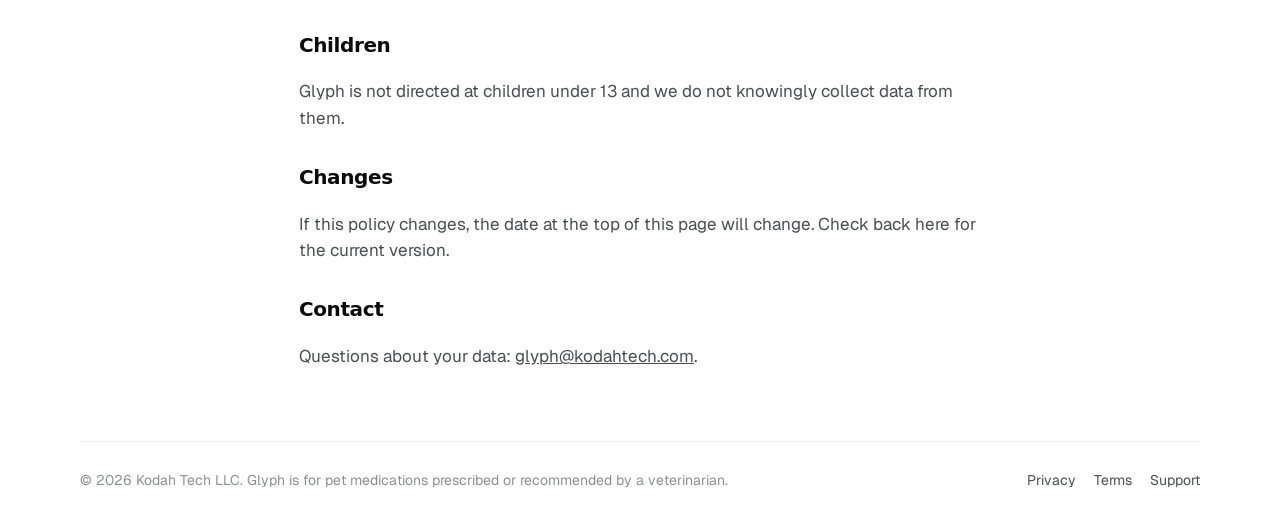
==== commit a876da73: "Privacy: match app behaviour (glyph#88) - Dose history: drop "and by which household member" (dose_e" ====
--- a/privacy.html
+++ b/privacy.html
@@ -5,8 +5,8 @@
 <meta name="description" content="What Glyph collects, where it goes, and how to delete it.">
 <meta charset="utf-8">
 <meta name="viewport" content="width=device-width,initial-scale=1,viewport-fit=cover">
-<link rel="icon" type="image/png" href="favicon.png">
-<link rel="apple-touch-icon" href="favicon.png">
+<link rel="icon" type="image/png" href="favicon.png?v=2">
+<link rel="apple-touch-icon" href="favicon.png?v=2">
 <link rel="preconnect" href="https://fonts.googleapis.com">
 <link rel="preconnect" href="https://fonts.gstatic.com" crossorigin>
 <link href="https://fonts.googleapis.com/css2?family=Geist:wght@400;500;600&display=swap" rel="stylesheet">
@@ -19,7 +19,7 @@
 </header>
 <main class="wrap doc">
   <h1>Privacy policy</h1>
-  <p class="meta-line">Effective 2026-10-17 &middot; Kodah Tech LLC &middot; applies to the Glyph iOS app</p>
+  <p class="meta-line">Effective 2026-10-22 &middot; Kodah Tech LLC &middot; applies to the Glyph iOS app</p>
 
   <div class="box">
     <b>The short version</b>
@@ -31,7 +31,7 @@
     <li><b>Account.</b> If you sign in with Apple, we receive an identifier and, if you allow it, your name and email. Guest accounts have no name or email.</li>
     <li><b>Pets.</b> Name, species, breed, age, and a colour you pick.</li>
     <li><b>Medications and supplements.</b> What you confirm from a scanned label: product name, strength, dose, schedule, duration, refills, prescriber and clinic if printed, the original label text, and which fields the scan was unsure about.</li>
-    <li><b>Dose history.</b> When a dose was marked given, missed, or undone, and by which household member.</li>
+    <li><b>Dose history.</b> When a dose was marked given, missed, or undone.</li>
     <li><b>Households.</b> Who you invited, the display name they entered, and their role.</li>
     <li><b>Device data.</b> Reminder permission status. Reminders are scheduled on your phone; we do not run a push server.</li>
   </ul>
@@ -39,7 +39,7 @@
 
   <h2>Where it goes</h2>
   <ul>
-    <li><b>Our server (AWS, United States).</b> Label text passes through our server to be turned into structured fields. The server keeps request counts for rate limiting and does not log label text.</li>
+    <li><b>Our server (AWS, United States).</b> Label text passes through our server to be turned into structured fields. The server keeps a count of how many labels each account has parsed per day, to enforce a daily limit, and does not log label text.</li>
     <li><b>AI provider (Anthropic).</b> Label text is sent to Anthropic's API to be read. It is not used to train their models under the terms we operate on. Anthropic's handling is described in their own privacy policy.</li>
     <li><b>Database (Supabase, United States).</b> Your pets, medications, dose history, and household membership are stored here, protected so that only members of a pet's household can read them.</li>
     <li><b>Apple.</b> Sign in with Apple is handled by Apple; we never see your Apple password.</li>
@@ -56,7 +56,7 @@
   <p>Glyph is not directed at children under 13 and we do not knowingly collect data from them.</p>
 
   <h2>Changes</h2>
-  <p>If this policy changes in a way that matters, the app will tell you the next time you open it, and the date at the top of this page will change.</p>
+  <p>If this policy changes, the date at the top of this page will change. Check back here for the current version.</p>
 
   <h2>Contact</h2>
   <p>Questions about your data: <a href="mailto:glyph@kodahtech.com">glyph@kodahtech.com</a>.</p>
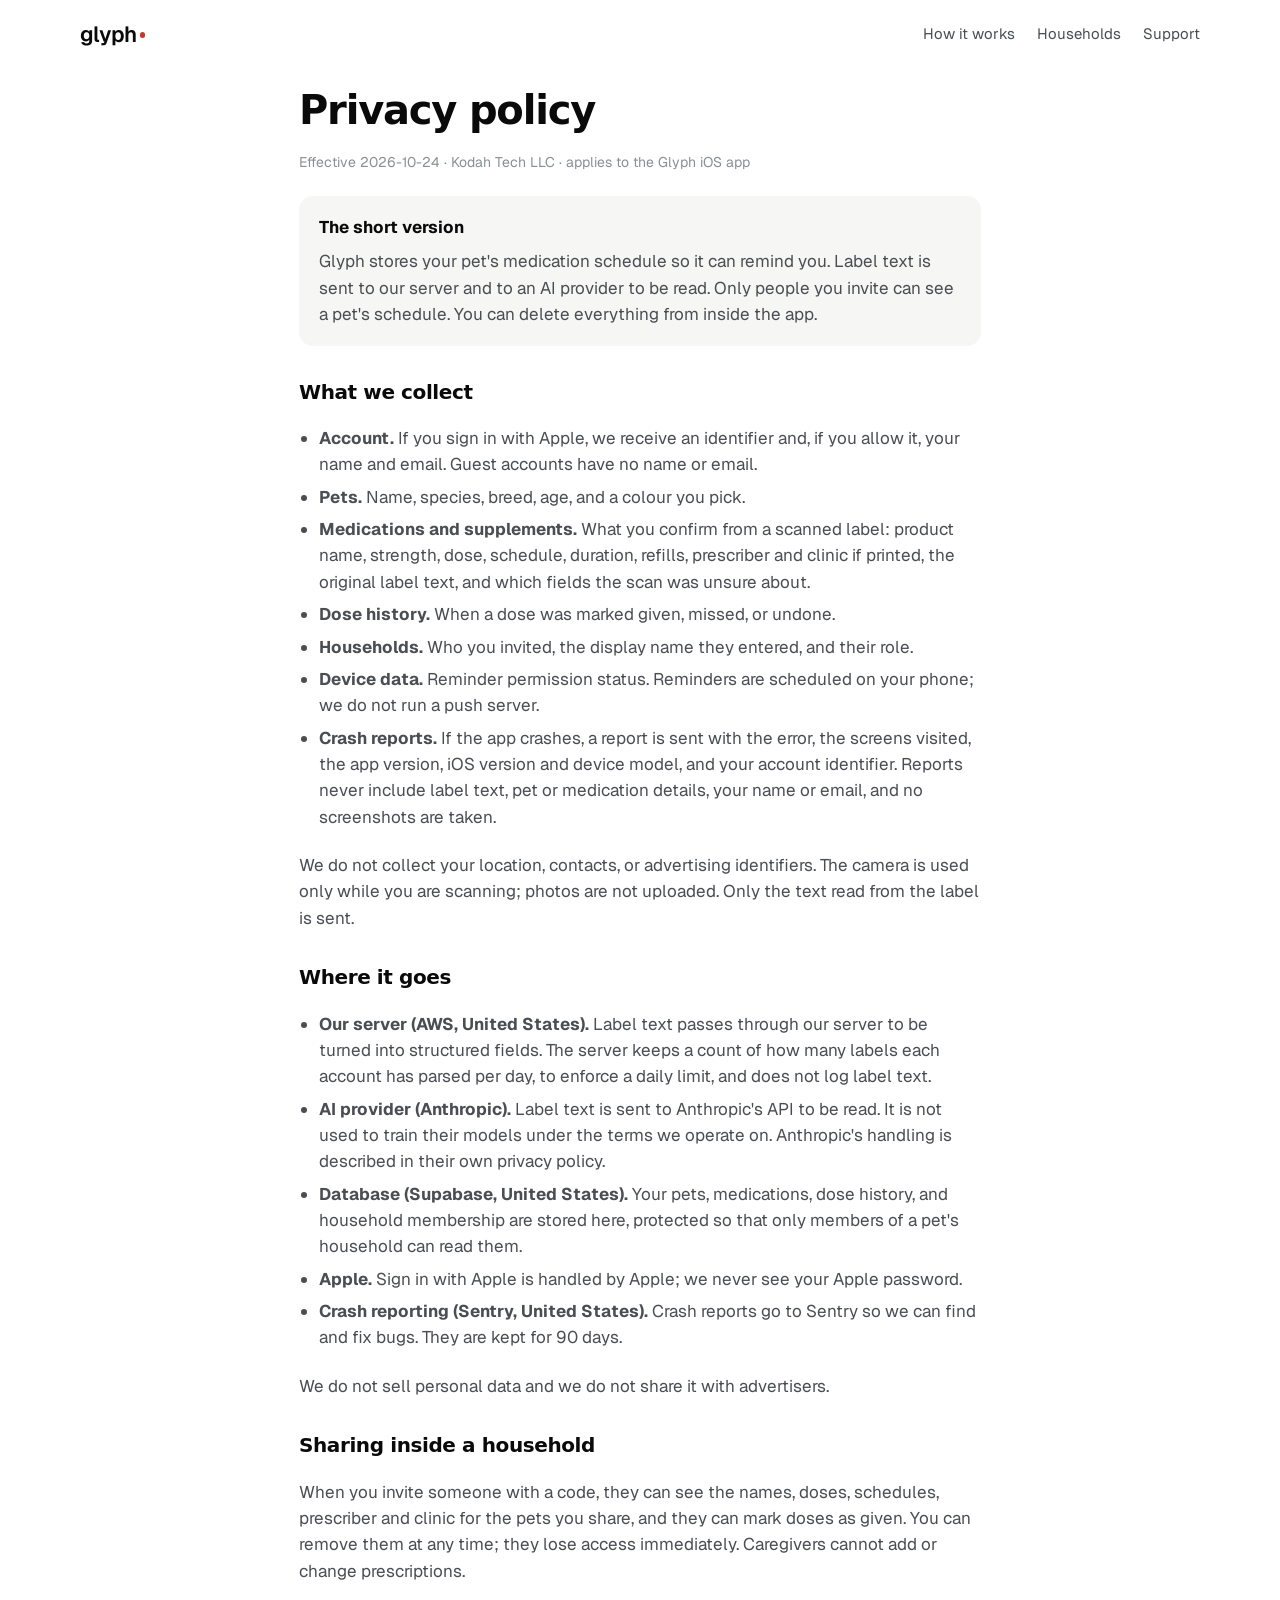
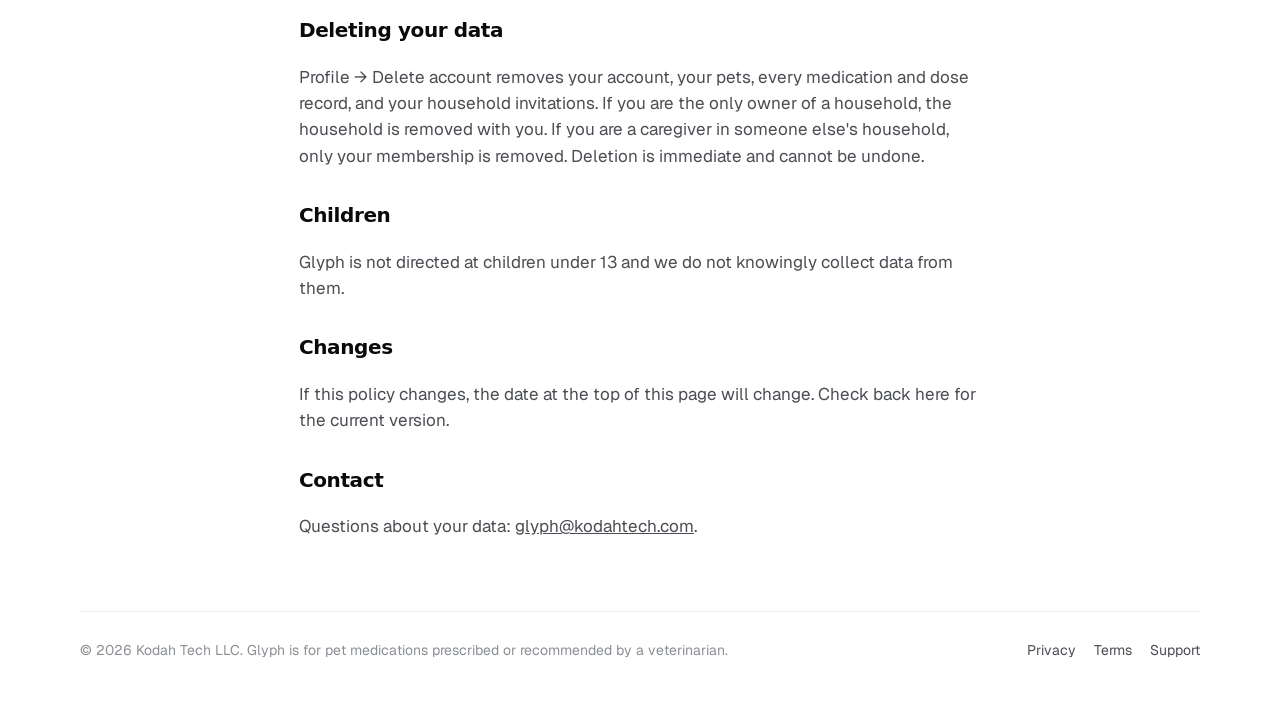
==== commit 0b3b6295: "Privacy: disclose crash reporting (Sentry) ahead of glyph 0.1.14+ The app ships @sentry/react-native" ====
--- a/privacy.html
+++ b/privacy.html
@@ -19,7 +19,7 @@
 </header>
 <main class="wrap doc">
   <h1>Privacy policy</h1>
-  <p class="meta-line">Effective 2026-10-22 &middot; Kodah Tech LLC &middot; applies to the Glyph iOS app</p>
+  <p class="meta-line">Effective 2026-10-24 &middot; Kodah Tech LLC &middot; applies to the Glyph iOS app</p>
 
   <div class="box">
     <b>The short version</b>
@@ -34,6 +34,7 @@
     <li><b>Dose history.</b> When a dose was marked given, missed, or undone.</li>
     <li><b>Households.</b> Who you invited, the display name they entered, and their role.</li>
     <li><b>Device data.</b> Reminder permission status. Reminders are scheduled on your phone; we do not run a push server.</li>
+    <li><b>Crash reports.</b> If the app crashes, a report is sent with the error, the screens visited, the app version, iOS version and device model, and your account identifier. Reports never include label text, pet or medication details, your name or email, and no screenshots are taken.</li>
   </ul>
   <p>We do not collect your location, contacts, or advertising identifiers. The camera is used only while you are scanning; photos are not uploaded. Only the text read from the label is sent.</p>
 
@@ -43,6 +44,7 @@
     <li><b>AI provider (Anthropic).</b> Label text is sent to Anthropic's API to be read. It is not used to train their models under the terms we operate on. Anthropic's handling is described in their own privacy policy.</li>
     <li><b>Database (Supabase, United States).</b> Your pets, medications, dose history, and household membership are stored here, protected so that only members of a pet's household can read them.</li>
     <li><b>Apple.</b> Sign in with Apple is handled by Apple; we never see your Apple password.</li>
+    <li><b>Crash reporting (Sentry, United States).</b> Crash reports go to Sentry so we can find and fix bugs. They are kept for 90 days.</li>
   </ul>
   <p>We do not sell personal data and we do not share it with advertisers.</p>
 
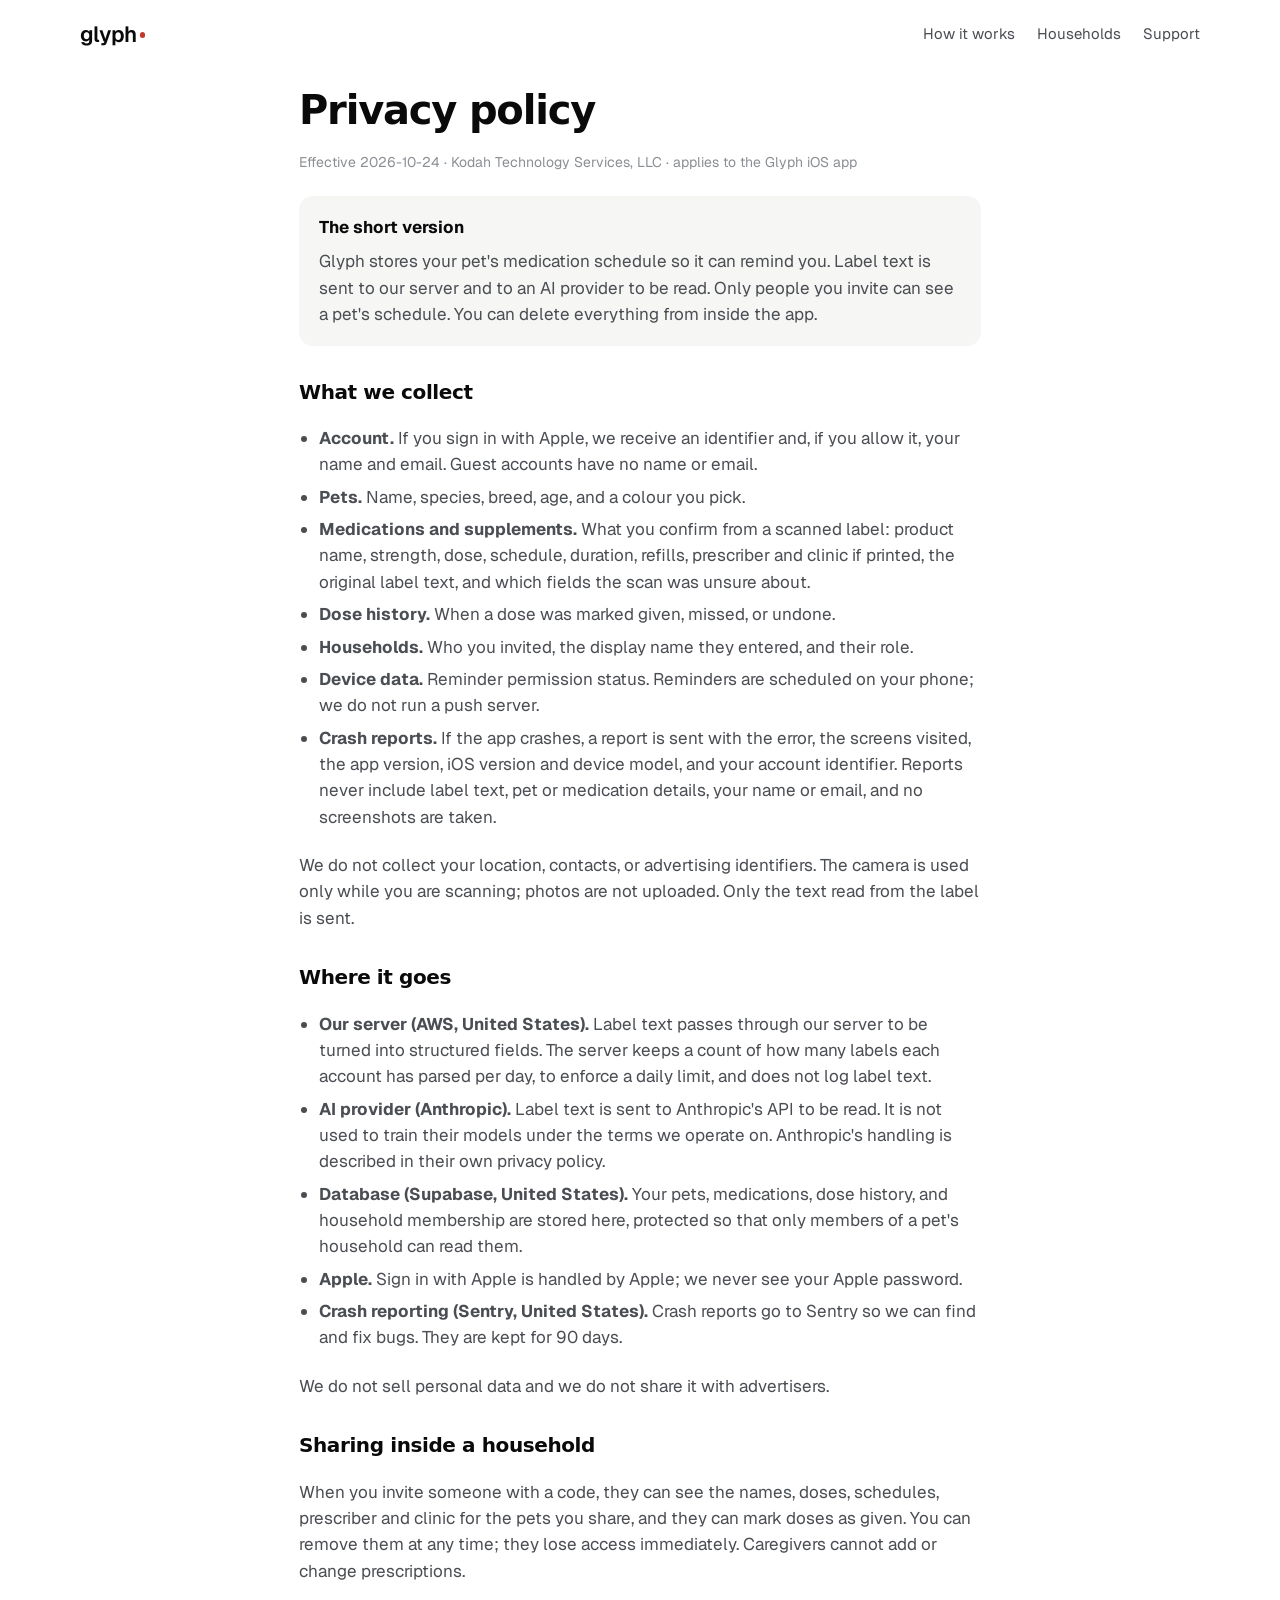
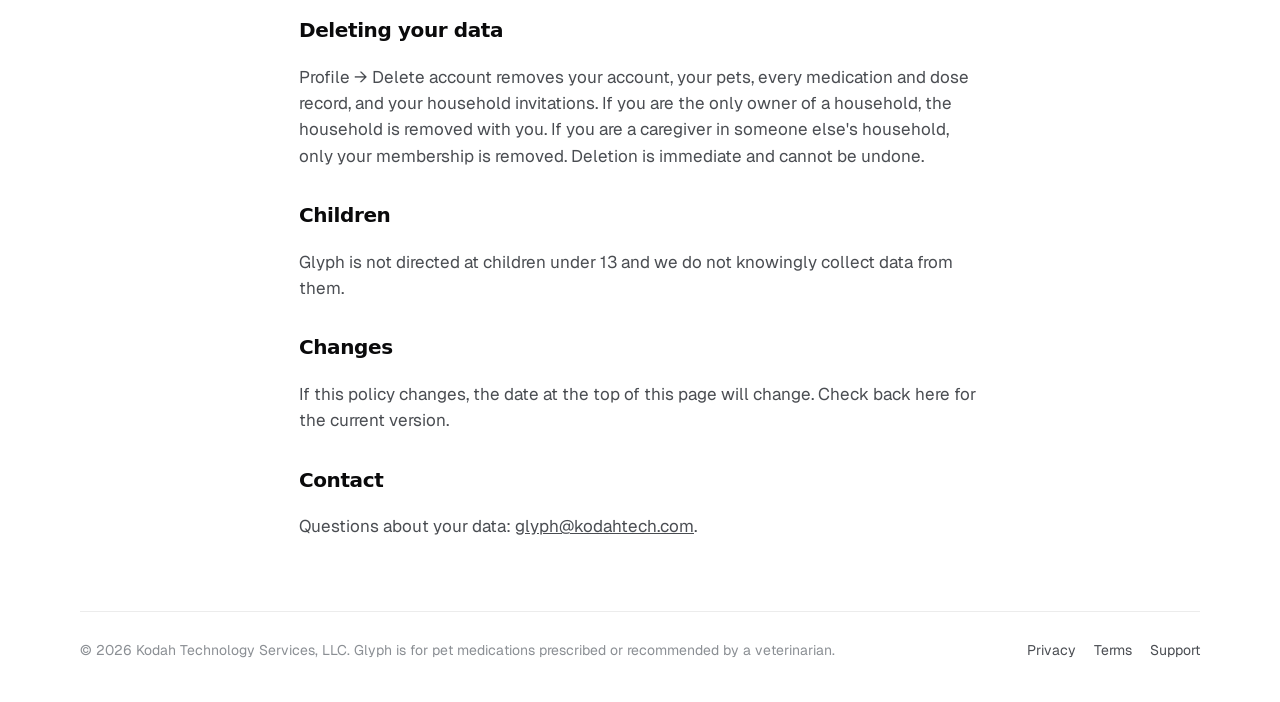
==== commit 929a4d78: "Site: name the registered entity, Kodah Technology Services, LLC "Kodah Tech LLC" is not the legal n" ====
--- a/privacy.html
+++ b/privacy.html
@@ -19,7 +19,7 @@
 </header>
 <main class="wrap doc">
   <h1>Privacy policy</h1>
-  <p class="meta-line">Effective 2026-10-24 &middot; Kodah Tech LLC &middot; applies to the Glyph iOS app</p>
+  <p class="meta-line">Effective 2026-10-24 &middot; Kodah Technology Services, LLC &middot; applies to the Glyph iOS app</p>
 
   <div class="box">
     <b>The short version</b>
@@ -64,7 +64,7 @@
   <p>Questions about your data: <a href="mailto:glyph@kodahtech.com">glyph@kodahtech.com</a>.</p>
 </main>
 <footer class="site wrap">
-  <span>&copy; 2026 Kodah Tech LLC. Glyph is for pet medications prescribed or recommended by a veterinarian.</span>
+  <span>&copy; 2026 Kodah Technology Services, LLC. Glyph is for pet medications prescribed or recommended by a veterinarian.</span>
   <nav><a href="privacy.html">Privacy</a><a href="terms.html">Terms</a><a href="support.html">Support</a></nav>
 </footer>
 </body>
